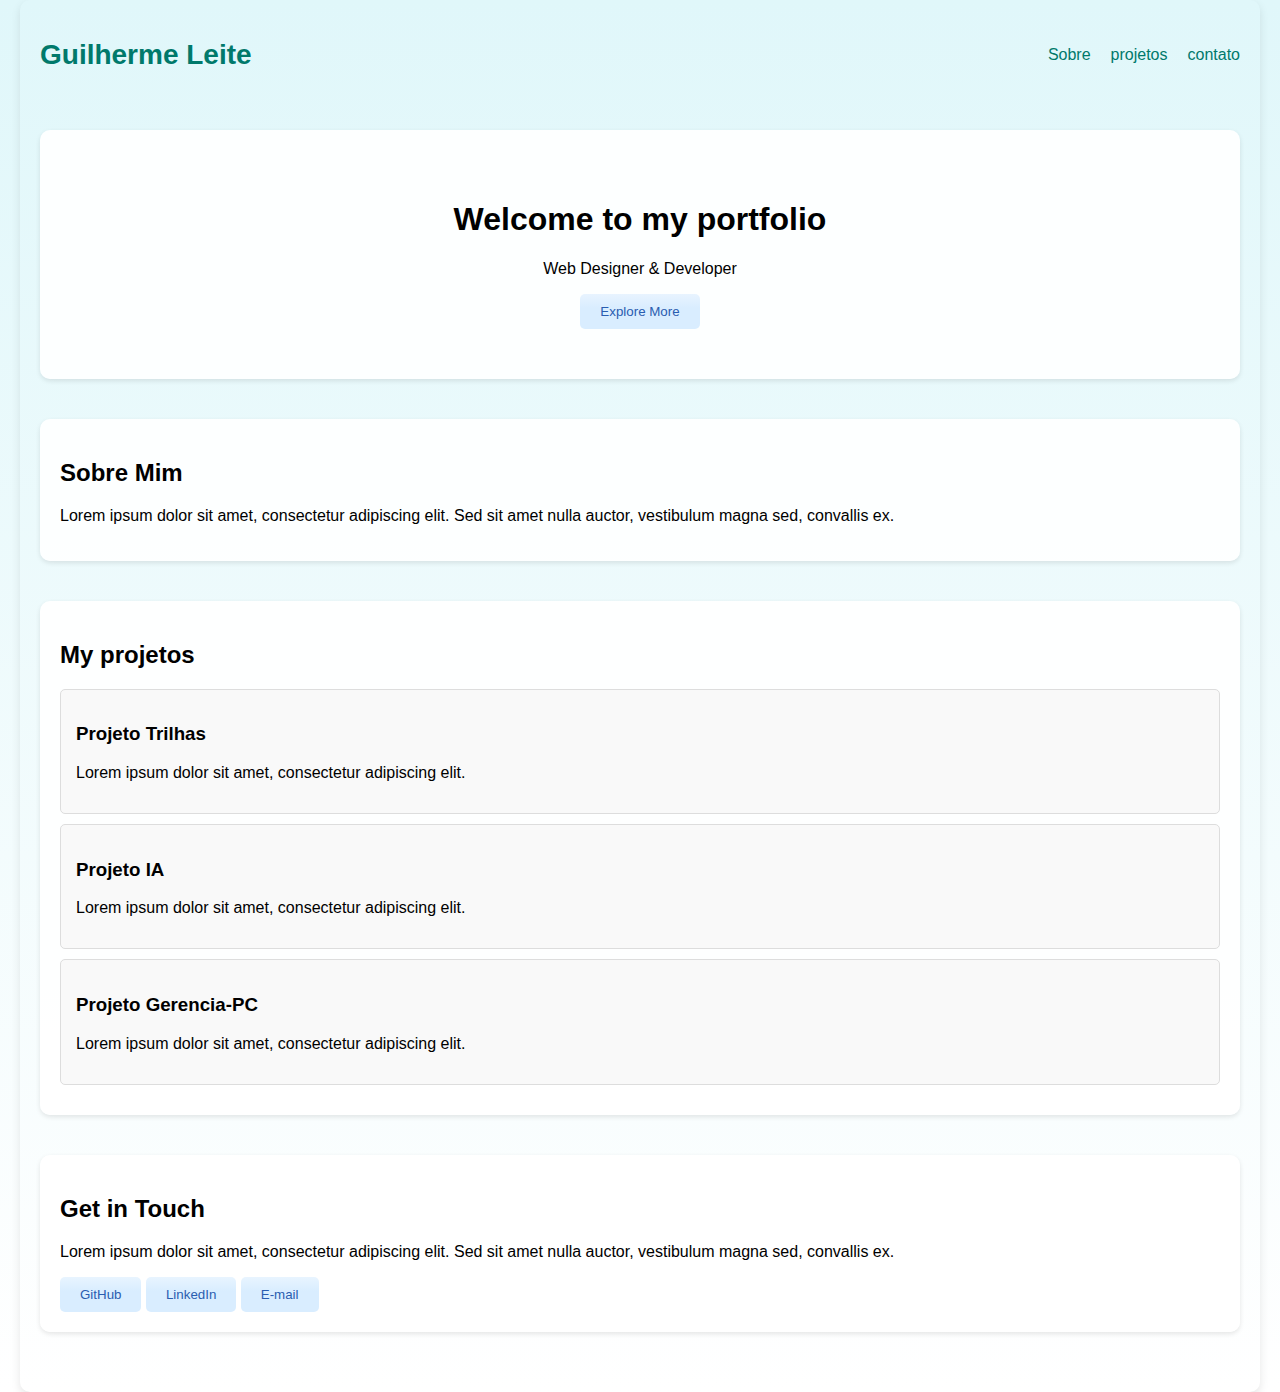
==== public/mainpage.html @ 41e5201a "Portfolio" ====
<!DOCTYPE html>
<html lang="en">
<head>
    <meta charset="UTF-8">
    <meta name="viewport" content="width=device-width, initial-scale=1.0">
    <title>Guilherme Leite - Portfolio</title>
    <link rel="stylesheet" href="css/styles.css">
    <link rel="icon" href="favicon.ico" type="image/x-icon">
    
</head>
<body>
    <div class="container">
        <header>
            <div class="logo">Guilherme Leite</div>
            <nav>
                <ul>
                    <li><a href="#about">Sobre</a></li>
                    <li><a href="#projects">projetos</a></li>
                    <li><a href="#contato">contato</a></li>
                </ul>
            </nav>
        </header>
        
        <section id="hero">
            <h1>Welcome to my portfolio</h1>
            <p>Web Designer & Developer</p>
            <button class="button">Explore More</button>
        </section>
        
        <section id="Sobre">
            <h2>Sobre Mim</h2>
            <p>Lorem ipsum dolor sit amet, consectetur adipiscing elit. Sed sit amet nulla auctor, vestibulum magna sed, convallis ex.</p>
        </section>
        
        <section id="projetos">
            <h2>My projetos</h2>
            <div class="project-grid">
                <div class="project">
                    <h3>Projeto Trilhas</h3>
                    <p>Lorem ipsum dolor sit amet, consectetur adipiscing elit.</p>
                </div>
                <div class="project">
                    <h3>Projeto IA</h3>
                    <p>Lorem ipsum dolor sit amet, consectetur adipiscing elit.</p>
                </div>
                <div class="project">
                    <h3>Projeto Gerencia-PC</h3>
                    <p>Lorem ipsum dolor sit amet, consectetur adipiscing elit.</p>
                </div>
            </div>
        </section>
        
        <section id="contato">
            <h2>Get in Touch</h2>
            <p>Lorem ipsum dolor sit amet, consectetur adipiscing elit. Sed sit amet nulla auctor, vestibulum magna sed, convallis ex.</p>
            <button>GitHub</button>
            <button>LinkedIn</button>
            <button>E-mail</button>
        </section>
    </div>
    
    <script src="script.js"></script>
</body>
</html>
---- public/css/styles.css ----
/* Updated styles for Frutiger Aero style */

/* Body and Backgrounds */
body {
    background: linear-gradient(to bottom, #e0f7fa 0%, #ffffff 100%);
    font-family: "Segoe UI", Calibri, sans-serif;
    margin: 0;
    min-height: 100vh;
}

/* Styles for the container */
.container {
    max-width: 1200px;
    margin: 0 auto;
    padding: 20px;
    border-radius: 10px;
    box-shadow: 0 4px 10px rgba(0, 0, 0, 0.1);
}

/* Styles for the header */
header {
    display: flex;
    justify-content: space-between;
    align-items: center;
    padding: 10px 0;
}

.logo {
    font-size: 28px;
    font-weight: bold;
    color: #00796b;
}

/* Styles for navigation */
nav ul {
    list-style: none;
    padding: 0;
    display: flex;
}

nav ul li {
    margin-left: 20px;
}

nav ul li a {
    text-decoration: none;
    color: #00796b;
    transition: color 0.3s;
}

nav ul li a:hover {
    color: #004d40;
}

/* Styles for sections */
section {
    margin: 40px 0;
    padding: 20px;
    border-radius: 10px;
    background: rgba(255, 255, 255, 0.9);
    box-shadow: 0 2px 5px rgba(0, 0, 0, 0.1);
}

#hero {
    text-align: center;
    padding: 50px 0;
}

/* Styles for project items */
.project {
    background: #f9f9f9;
    border: 1px solid #ddd;
    border-radius: 5px;
    padding: 15px;
    margin: 10px 0;
    transition: transform 0.3s;
}

.project:hover {
    transform: scale(1.02);
}

/* Button Styles */
button {
    background: linear-gradient(to bottom, #e8f4ff 0%, #d9edff 40%);
    border: none;
    border-radius: 5px;
    color: #2a5db0;
    padding: 10px 20px;
    cursor: pointer;
    transition: background 0.3s;
}

button:hover {
    background: linear-gradient(to bottom, #d8eeff 0%, #c5e3ff 40%);
}
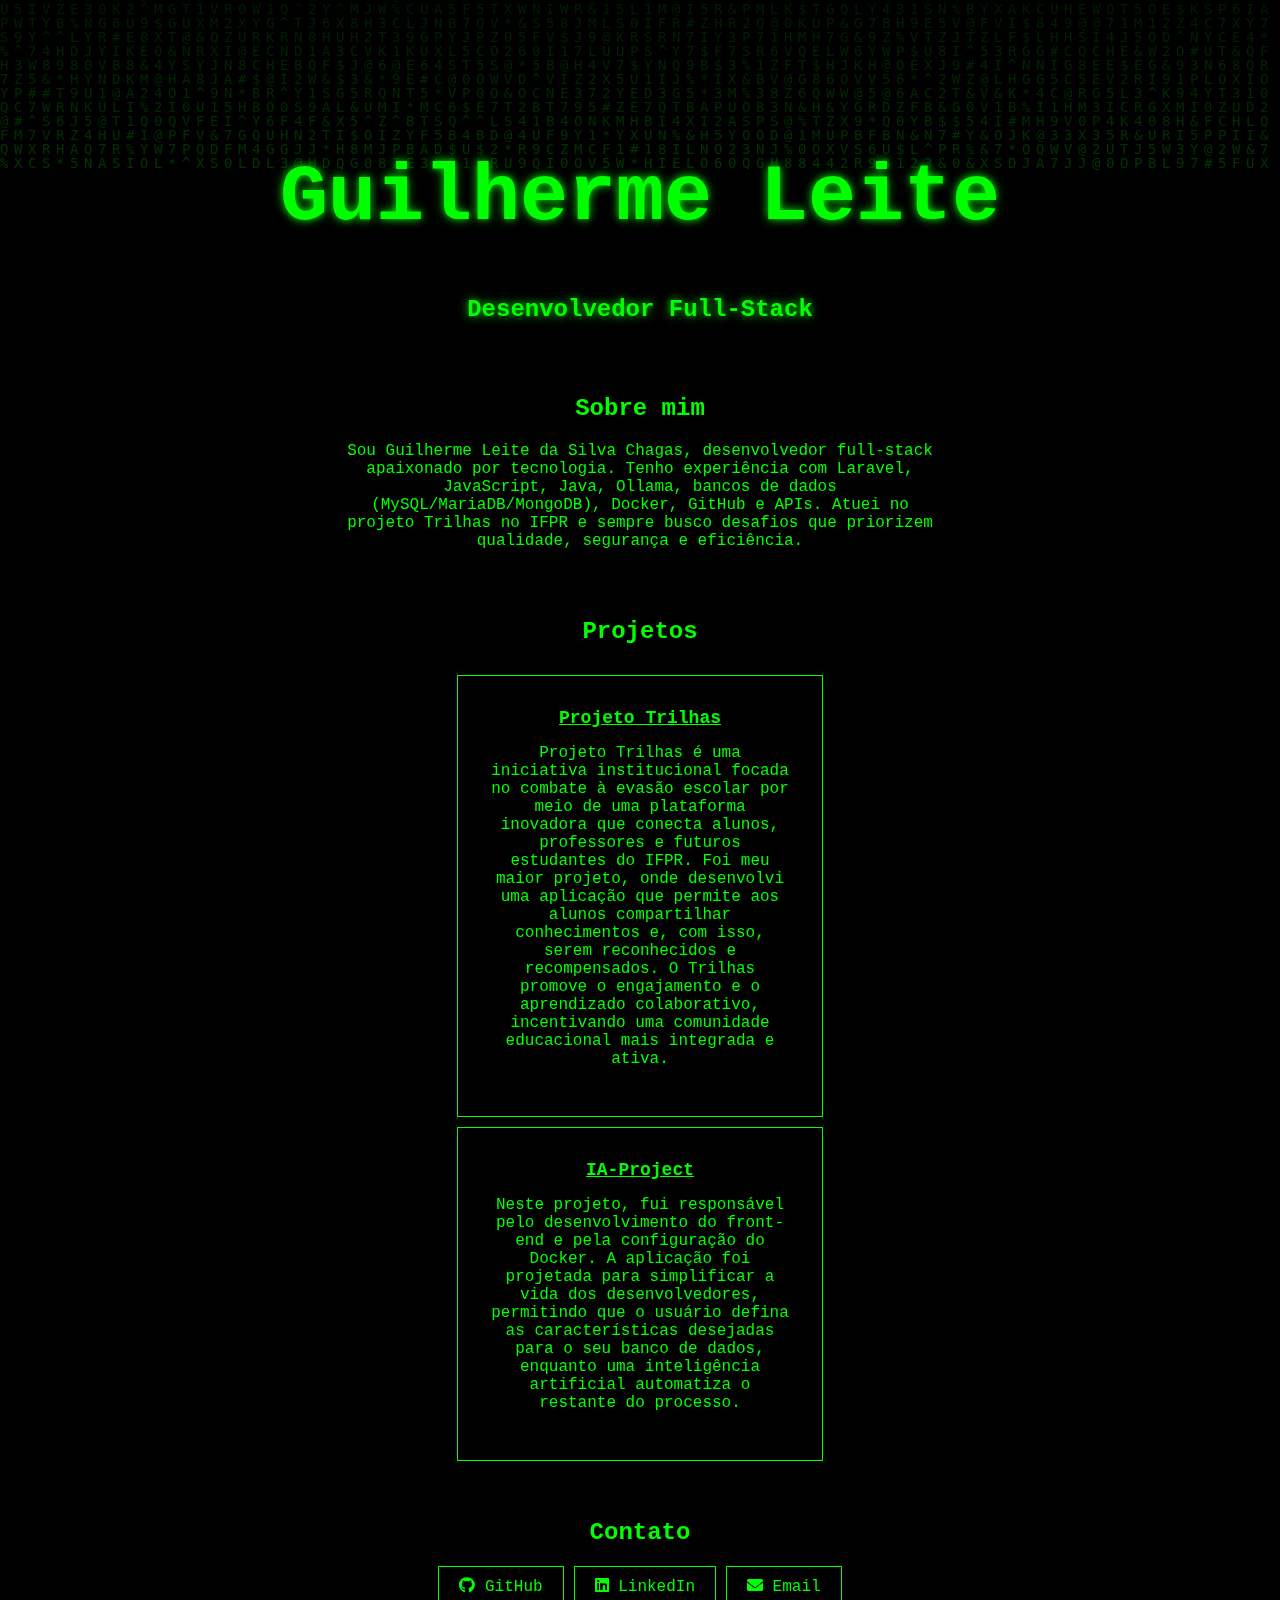
==== commit 4d2e0510: "changes in style" ====
--- a/public/mainpage.html
+++ b/public/mainpage.html
@@ -1,64 +1,69 @@
 <!DOCTYPE html>
-<html lang="en">
+<html>
+
 <head>
-    <meta charset="UTF-8">
-    <meta name="viewport" content="width=device-width, initial-scale=1.0">
-    <title>Guilherme Leite - Portfolio</title>
+    <title>Guilherme Leite - Desenvolvedor Web</title>
     <link rel="stylesheet" href="css/styles.css">
-    <link rel="icon" href="favicon.ico" type="image/x-icon">
-    
+    <link rel="stylesheet" href="https://cdnjs.cloudflare.com/ajax/libs/font-awesome/6.0.0/css/all.min.css">
 </head>
+
 <body>
-    <div class="container">
-        <header>
-            <div class="logo">Guilherme Leite</div>
-            <nav>
-                <ul>
-                    <li><a href="#about">Sobre</a></li>
-                    <li><a href="#projects">projetos</a></li>
-                    <li><a href="#contato">contato</a></li>
-                </ul>
-            </nav>
-        </header>
-        
-        <section id="hero">
-            <h1>Welcome to my portfolio</h1>
-            <p>Web Designer & Developer</p>
-            <button class="button">Explore More</button>
+    <div class="matrix-bg"></div>
+    <header>
+        <div class="content">
+            <h1 class="nome">Guilherme Leite</h1>
+            <p class="matrix-text">Desenvolvedor Full-Stack</p>
+        </div>
+    </header>
+    <main>
+        <section class="about-me">
+            <h2>Sobre mim</h2>
+            <p>
+                Sou Guilherme Leite da Silva Chagas, desenvolvedor full-stack apaixonado por tecnologia. Tenho
+                experiência com Laravel, JavaScript, Java, Ollama, bancos de dados (MySQL/MariaDB/MongoDB), Docker,
+                GitHub e APIs.
+                Atuei no projeto Trilhas no IFPR e sempre busco desafios que priorizem qualidade, segurança e
+                eficiência.
+            </p>
         </section>
-        
-        <section id="Sobre">
-            <h2>Sobre Mim</h2>
-            <p>Lorem ipsum dolor sit amet, consectetur adipiscing elit. Sed sit amet nulla auctor, vestibulum magna sed, convallis ex.</p>
-        </section>
-        
-        <section id="projetos">
-            <h2>My projetos</h2>
+        <section class="projects">
+            <h2>Projetos</h2>
             <div class="project-grid">
                 <div class="project">
-                    <h3>Projeto Trilhas</h3>
-                    <p>Lorem ipsum dolor sit amet, consectetur adipiscing elit.</p>
+                    <a href="https://github.com/Gui-leite233/ProjetoTrilhas"
+                        style="text-decoration: none; color: #0f0; display: block; font-size: large; font-weight: bold;">
+                        <u>Projeto Trilhas</u>
+                    </a>
+                    <p>Projeto Trilhas é uma iniciativa institucional focada no combate à evasão escolar por meio de uma
+                        plataforma inovadora que conecta alunos, professores e futuros estudantes do IFPR. Foi meu maior
+                        projeto, onde desenvolvi uma aplicação que permite aos alunos compartilhar conhecimentos e, com
+                        isso, serem reconhecidos e recompensados. O Trilhas promove o engajamento e o aprendizado
+                        colaborativo, incentivando uma comunidade educacional mais integrada e ativa.</p>
                 </div>
                 <div class="project">
-                    <h3>Projeto IA</h3>
-                    <p>Lorem ipsum dolor sit amet, consectetur adipiscing elit.</p>
-                </div>
-                <div class="project">
-                    <h3>Projeto Gerencia-PC</h3>
-                    <p>Lorem ipsum dolor sit amet, consectetur adipiscing elit.</p>
+                    <a href="https://github.com/fernandofps20/ia-project"
+                        style="text-decoration: none; color: #0f0; display: block; font-size: large; font-weight: bold;">
+                        <u>IA-Project</u>
+                    </a>
+                    <p>Neste projeto, fui responsável pelo desenvolvimento do front-end e pela configuração do Docker. A
+                        aplicação foi projetada para simplificar a vida dos desenvolvedores, permitindo que o usuário defina
+                        as características desejadas para o seu banco de dados, enquanto uma inteligência artificial
+                        automatiza o restante do processo.
+                    </p>
                 </div>
             </div>
         </section>
-        
-        <section id="contato">
-            <h2>Get in Touch</h2>
-            <p>Lorem ipsum dolor sit amet, consectetur adipiscing elit. Sed sit amet nulla auctor, vestibulum magna sed, convallis ex.</p>
-            <button>GitHub</button>
-            <button>LinkedIn</button>
-            <button>E-mail</button>
-        </section>
-    </div>
-    
-    <script src="script.js"></script>
+        <footer>
+            <h2 class="contato">Contato</h2>
+            <div class="buttons">
+                <a href="https://github.com/Gui-leite233" class="btn"><i class="fab fa-github"></i> GitHub</a>
+                <a href="https://www.linkedin.com/in/guilhermeleitechagas/" class="btn"><i class="fab fa-linkedin"></i>
+                    LinkedIn</a>
+                <a href="mailto:Guilhermeleite2334@gmail.com" class="btn"><i class="fas fa-envelope"></i> Email</a>
+            </div>
+        </footer>
+    </main>
+    <script src="js/main.js"></script>
 </body>
-</html>+
+</html>
--- a/public/css/styles.css
+++ b/public/css/styles.css
@@ -1,96 +1,90 @@
-/* Updated styles for Frutiger Aero style */
-
-/* Body and Backgrounds */
 body {
-    background: linear-gradient(to bottom, #e0f7fa 0%, #ffffff 100%);
-    font-family: "Segoe UI", Calibri, sans-serif;
-    margin: 0;
-    min-height: 100vh;
+    background: #000; /* Set background color to black */
+    color: #0f0; /* Matrix green for text */
+    font-family: 'Courier New', monospace;
+    margin: 0; /* Remove default margin */
+    overflow: hidden;
 }
 
-/* Styles for the container */
-.container {
-    max-width: 1200px;
-    margin: 0 auto;
-    padding: 20px;
-    border-radius: 10px;
-    box-shadow: 0 4px 10px rgba(0, 0, 0, 0.1);
+.matrix-bg {
+    position: fixed;
+    top: 0;
+    left: 0;
+    width: 100%;
+    height: 100%;
+    z-index: -1;
+    opacity: 0.2;
 }
 
-/* Styles for the header */
-header {
-    display: flex;
-    justify-content: space-between;
-    align-items: center;
-    padding: 10px 0;
+.content {
+    padding: 1rem; /* Reduce padding for a more compact layout */
+    text-align: center;
+    max-width: 800px; /* Set a maximum width for the content */
+    margin: 2rem auto; /* Add vertical margin for spacing */
 }
 
-.logo {
-    font-size: 28px;
-    font-weight: bold;
-    color: #00796b;
+.projects {
+    display: flex;
+    flex-direction: column; /* Stack projects vertically */
+    align-items: center; /* Center align the projects */
+    margin: 2rem 0; /* Add vertical margin */
+    padding: 1rem; /* Add padding for better spacing */
 }
 
-/* Styles for navigation */
-nav ul {
-    list-style: none;
-    padding: 0;
-    display: flex;
+.nome {
+    padding-top: 50px;
+    font-size: 80px;
+    text-shadow: 0 0 10px #0f0;
+    animation: matrixAnimation 2s infinite;
 }
 
-nav ul li {
-    margin-left: 20px;
+.project {
+    border: 1px solid #0f0;
+    padding: 2rem; /* Increased padding for larger cards */
+    width: 300px; /* Increased width for larger cards */
+    max-width: 90%; /* Prevent stretching on wide screens */
+    margin: 10px; /* Reduce margin for a tighter layout */
+    transition: transform 0.3s; /* Add transition for hover effect */
+    text-align: center; /* Center text in project cards */
 }
 
-nav ul li a {
-    text-decoration: none;
-    color: #00796b;
-    transition: color 0.3s;
+.about-me {
+    max-width: 600px; /* Set a fixed width for the About Me section */
+    margin: 0 auto; /* Center the About Me section */
+    text-align: center; /* Center text in About Me section */
 }
 
-nav ul li a:hover {
-    color: #004d40;
+.buttons {
+    display: flex;
+    justify-content: center; /* Space buttons evenly */
+    gap: 10px; /* Reduce gap between buttons */
+    flex-wrap: wrap; /* Allow buttons to wrap on smaller screens */
+    padding-bottom: 50px; /* Add padding to separate buttons from content */
+}
+.contato {
+    display: flex;
+    justify-content: center;
+    gap: 10px;
+    margin-top: 20px;
 }
 
-/* Styles for sections */
-section {
-    margin: 40px 0;
-    padding: 20px;
-    border-radius: 10px;
-    background: rgba(255, 255, 255, 0.9);
-    box-shadow: 0 2px 5px rgba(0, 0, 0, 0.1);
+.btn {
+    background: transparent;
+    border: 1px solid #0f0;
+    color: #0f0;
+    padding: 10px 20px;
+    text-decoration: none;
+    transition: 0.3s;
 }
 
-#hero {
-    text-align: center;
-    padding: 50px 0;
+.btn:hover {
+    background: #0f0;
+    color: #000;
 }
-
-/* Styles for project items */
-.project {
-    background: #f9f9f9;
-    border: 1px solid #ddd;
-    border-radius: 5px;
-    padding: 15px;
-    margin: 10px 0;
-    transition: transform 0.3s;
+.matrix-text {
+    font-size: 24px;
+    font-weight: bold;
+    color: #0f0;
+    text-shadow: 0 0 10px #0f0;
+    animation: matrixAnimation 2s infinite;
 }
-
-.project:hover {
-    transform: scale(1.02);
-}
-
-/* Button Styles */
-button {
-    background: linear-gradient(to bottom, #e8f4ff 0%, #d9edff 40%);
-    border: none;
-    border-radius: 5px;
-    color: #2a5db0;
-    padding: 10px 20px;
-    cursor: pointer;
-    transition: background 0.3s;
-}
-
-button:hover {
-    background: linear-gradient(to bottom, #d8eeff 0%, #c5e3ff 40%);
-}
